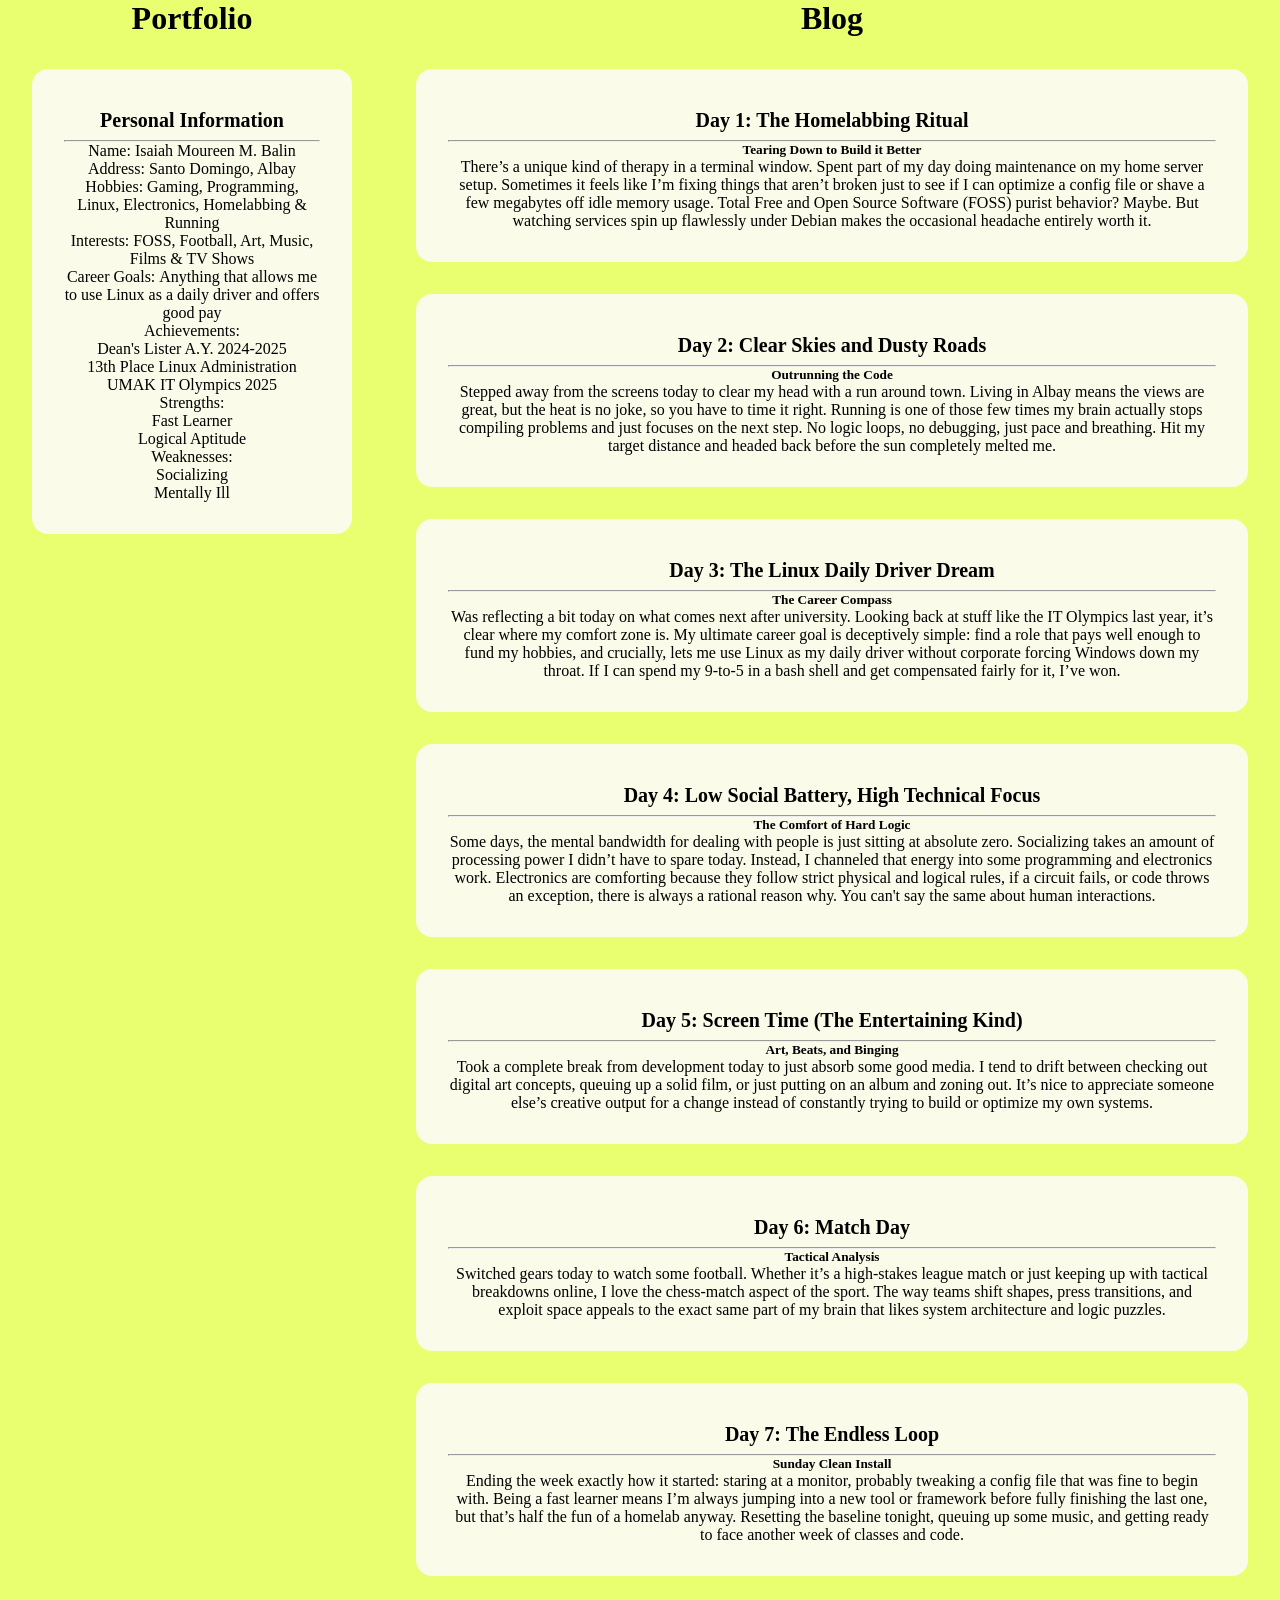
==== index.html @ d315ed35 "Finish content and add basic CSS" ====
<!doctype html>
<html lang="en">

<head>
    <meta charset="UTF-8" />
    <meta name="viewport" content="width=device-width, initial-scale=1.0" />
    <title>Student Portfolio</title>
    <link rel="stylesheet" href="styles.css" />
</head>

<body>
    <div class="portfolio">
        <h1>Portfolio</h1>
        <div class="container">
            <h3>Personal Information</h3>
            <hr />
            <p class="what">Name:</p>
            <p>Isaiah Moureen M. Balin</p>
            <br />
            <p class="what">Address:</p>
            <p>Santo Domingo, Albay</p>
            <br />
            <p class="what">Hobbies:</p>
            <p>Gaming, Programming, Linux, Electronics, Homelabbing & Running</p>
            <br />
            <p class="what">Interests:</p>
            <p>FOSS, Football, Art, Music, Films & TV Shows</p>
            <br />
            <p class="what">Career Goals:</p>
            <p>
                Anything that allows me to use Linux as a daily driver and offers good
                pay
            </p>
            <br />
            <p class="what">Achievements:</p>
            <br />
            <p>Dean's Lister A.Y. 2024-2025</p>
            <br />
            <p>13th Place Linux Administration UMAK IT Olympics 2025</p>
            <br />
            <p class="what">Strengths:</p>
            <br />
            <p>Fast Learner</p>
            <br />
            <p>Logical Aptitude</p>
            <br />
            <p class="what">Weaknesses:</p>
            <br />
            <p>Socializing</p>
            <br />
            <p>Mentally Ill</p>
        </div>
    </div>
    <div class="blog">
        <h1>Blog</h1>
        <div class="days">
            <h3>Day 1: The Homelabbing Ritual</h3>
            <hr />
            <h5>Tearing Down to Build it Better</h5>
            <p>
                There’s a unique kind of therapy in a terminal window. Spent part of
                my day doing maintenance on my home server setup. Sometimes it feels
                like I’m fixing things that aren’t broken just to see if I can
                optimize a config file or shave a few megabytes off idle memory usage.
                Total Free and Open Source Software (FOSS) purist behavior? Maybe. But
                watching services spin up flawlessly under Debian makes the occasional
                headache entirely worth it.
            </p>
        </div>
        <div class="days">
            <h3>Day 2: Clear Skies and Dusty Roads</h3>
            <hr />
            <h5>Outrunning the Code</h5>
            <p>
                Stepped away from the screens today to clear my head with a run around
                town. Living in Albay means the views are great, but the heat is no
                joke, so you have to time it right. Running is one of those few times
                my brain actually stops compiling problems and just focuses on the
                next step. No logic loops, no debugging, just pace and breathing. Hit
                my target distance and headed back before the sun completely melted
                me.
            </p>
        </div>
        <div class="days">
            <h3>Day 3: The Linux Daily Driver Dream</h3>
            <hr />
            <h5>The Career Compass</h5>
            <p>
                Was reflecting a bit today on what comes next after university.
                Looking back at stuff like the IT Olympics last year, it’s clear where
                my comfort zone is. My ultimate career goal is deceptively simple:
                find a role that pays well enough to fund my hobbies, and crucially,
                lets me use Linux as my daily driver without corporate forcing Windows
                down my throat. If I can spend my 9-to-5 in a bash shell and get
                compensated fairly for it, I’ve won.
            </p>
        </div>
        <div class="days">
            <h3>Day 4: Low Social Battery, High Technical Focus</h3>
            <hr />
            <h5>The Comfort of Hard Logic</h5>
            <p>
                Some days, the mental bandwidth for dealing with people is just
                sitting at absolute zero. Socializing takes an amount of processing
                power I didn’t have to spare today. Instead, I channeled that energy
                into some programming and electronics work. Electronics are comforting
                because they follow strict physical and logical rules, if a circuit
                fails, or code throws an exception, there is always a rational reason
                why. You can't say the same about human interactions.
            </p>
        </div>
        <div class="days">
            <h3>Day 5: Screen Time (The Entertaining Kind)</h3>
            <hr />
            <h5>Art, Beats, and Binging</h5>
            <p>
                Took a complete break from development today to just absorb some good
                media. I tend to drift between checking out digital art concepts,
                queuing up a solid film, or just putting on an album and zoning out.
                It’s nice to appreciate someone else’s creative output for a change
                instead of constantly trying to build or optimize my own systems.
            </p>
        </div>
        <div class="days">
            <h3>Day 6: Match Day</h3>
            <hr />
            <h5>Tactical Analysis</h5>
            <p>
                Switched gears today to watch some football. Whether it’s a
                high-stakes league match or just keeping up with tactical breakdowns
                online, I love the chess-match aspect of the sport. The way teams
                shift shapes, press transitions, and exploit space appeals to the
                exact same part of my brain that likes system architecture and logic
                puzzles.
            </p>
        </div>
        <div class="days">
            <h3>Day 7: The Endless Loop</h3>
            <hr />
            <h5>Sunday Clean Install</h5>
            <p>
                Ending the week exactly how it started: staring at a monitor, probably
                tweaking a config file that was fine to begin with. Being a fast
                learner means I’m always jumping into a new tool or framework before
                fully finishing the last one, but that’s half the fun of a homelab
                anyway. Resetting the baseline tonight, queuing up some music, and
                getting ready to face another week of classes and code.
            </p>
        </div>
    </div>
</body>

</html>
---- styles.css ----
:root {
    --yellow: #e9ff70;
    --orange: #ffd670;
    --salmon: #ff9770;
    --pink: #ff70a6;
    --blue: #70d6ff;
    --dark-yellow: #8f9467;
    --yellow-white: #fafbe9;
    --yellow-black: #1b3d2f;
}

* {
    margin: 0;
    padding: 0;
}

html {
    box-sizing: border-box;
}

body {
    background-color: var(--yellow);
    display: flex;
}

.portfolio,
.blog {
    text-align: center;
}

.container {
    background-color: var(--yellow-white);
    border-radius: 16px;
    padding: 32px;
    margin: 32px;
}

.portfolio {
    flex: 0.3;
}

.blog {
    flex: 0.7;
}

p {
    display: inline;
}

h3 {
    font-size: 20px;
    margin: 8px;
}

.days {
    background-color: var(--yellow-white);
    border-radius: 16px;
    padding: 32px;
    margin: 32px;
}
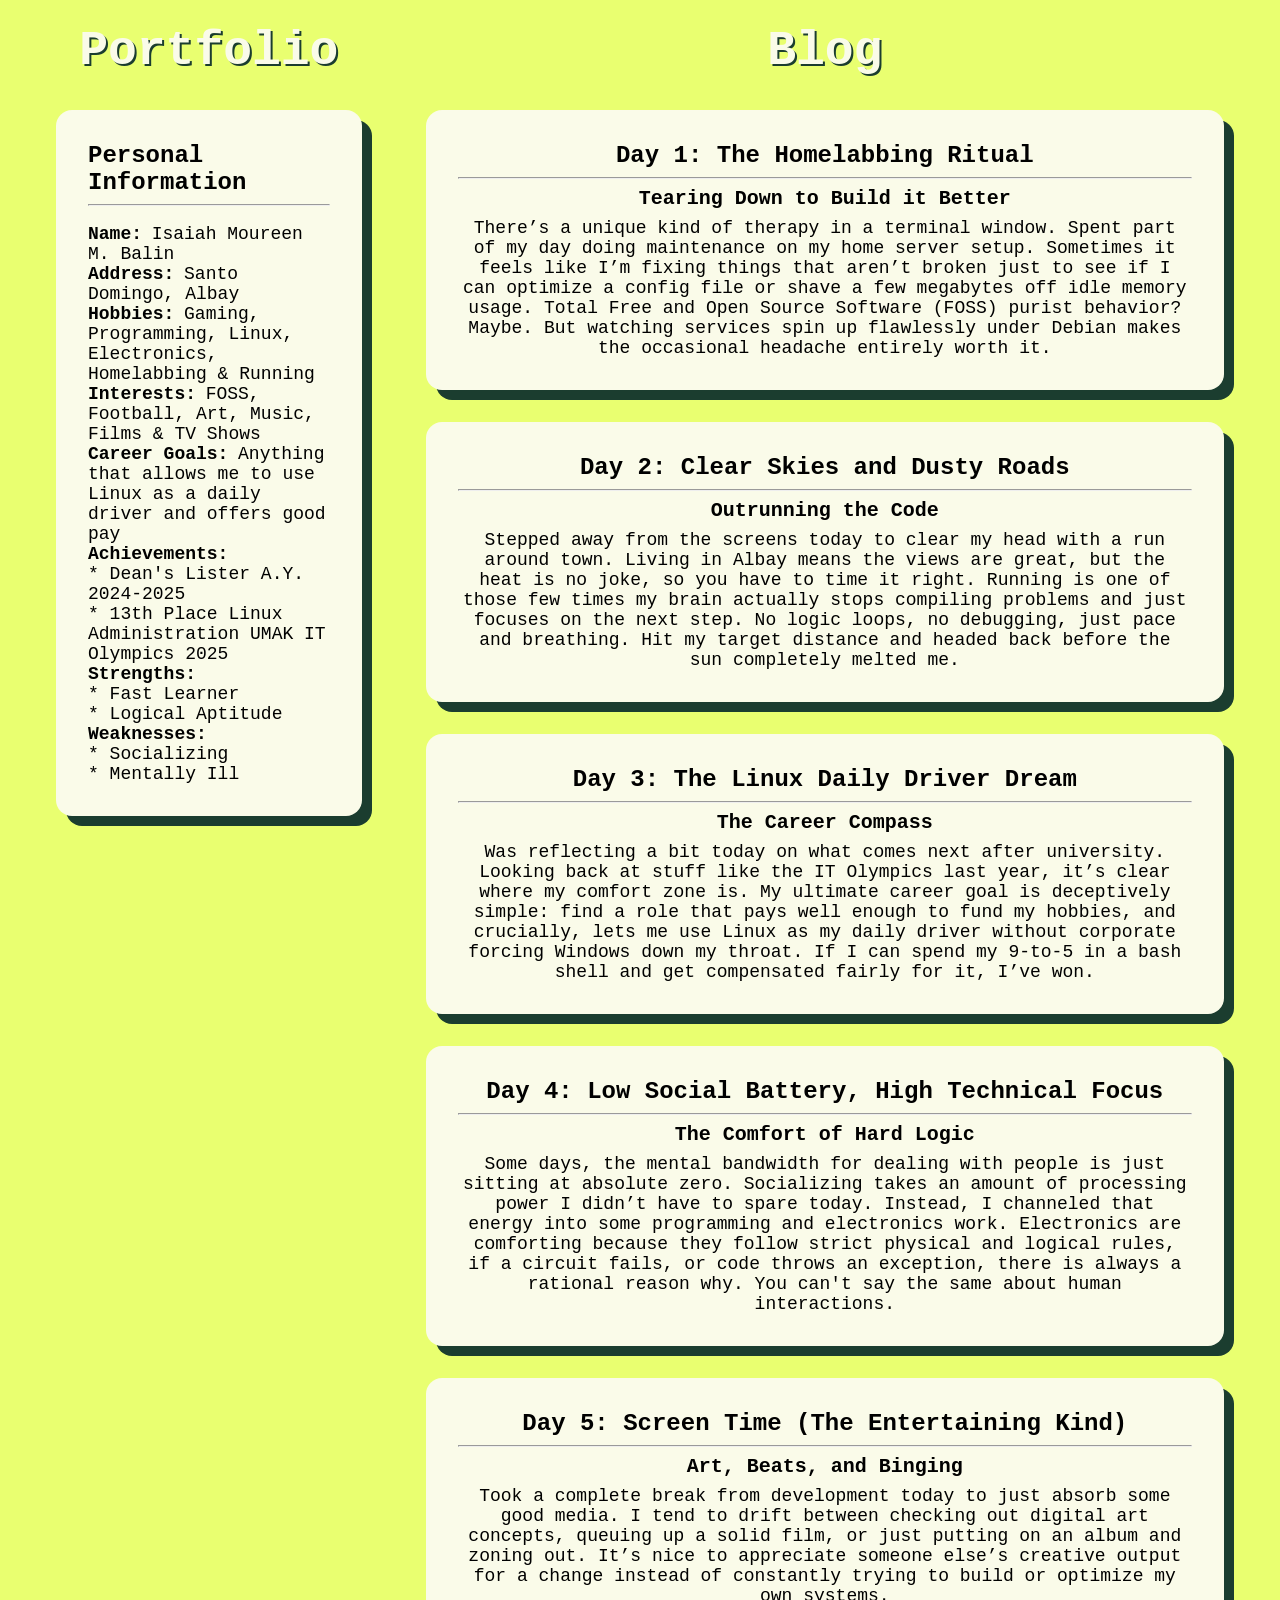
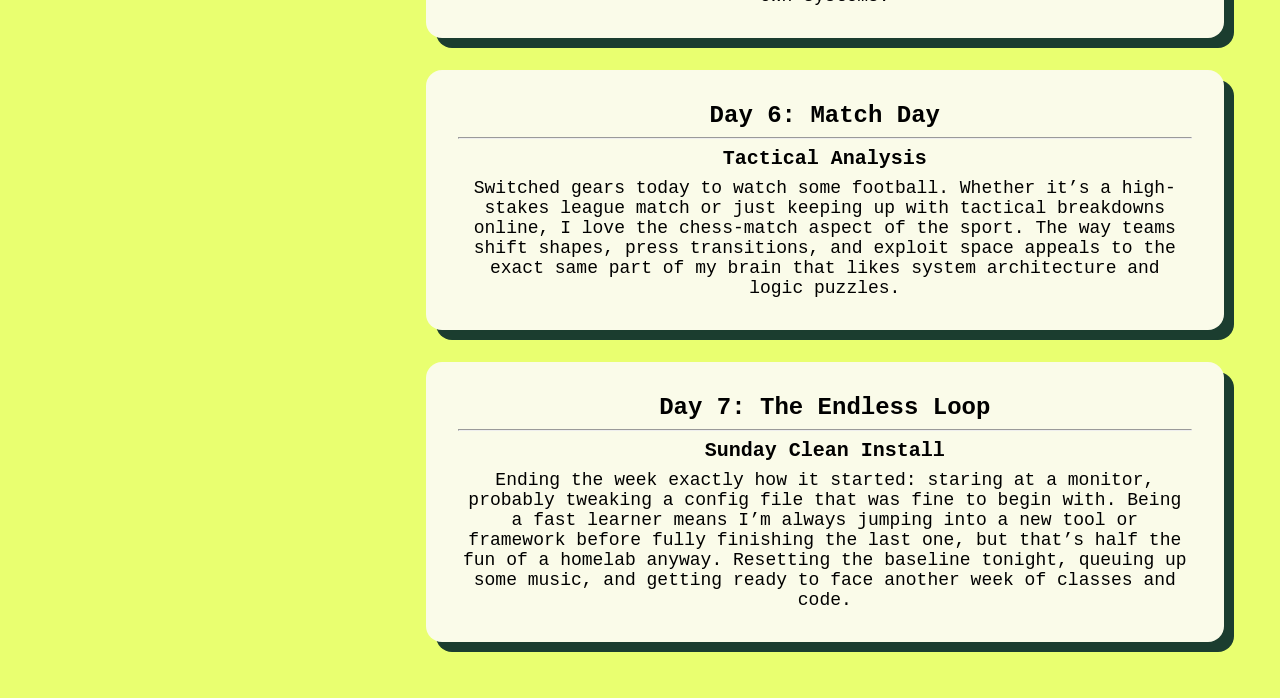
==== commit 028a0bef: "Finish CSS" ====
--- a/index.html
+++ b/index.html
@@ -14,6 +14,7 @@
         <div class="container">
             <h3>Personal Information</h3>
             <hr />
+            <br />
             <p class="what">Name:</p>
             <p>Isaiah Moureen M. Balin</p>
             <br />
@@ -34,21 +35,21 @@
             <br />
             <p class="what">Achievements:</p>
             <br />
-            <p>Dean's Lister A.Y. 2024-2025</p>
+            <p>* Dean's Lister A.Y. 2024-2025</p>
             <br />
-            <p>13th Place Linux Administration UMAK IT Olympics 2025</p>
+            <p>* 13th Place Linux Administration UMAK IT Olympics 2025</p>
             <br />
             <p class="what">Strengths:</p>
             <br />
-            <p>Fast Learner</p>
+            <p>* Fast Learner</p>
             <br />
-            <p>Logical Aptitude</p>
+            <p>* Logical Aptitude</p>
             <br />
             <p class="what">Weaknesses:</p>
             <br />
-            <p>Socializing</p>
+            <p>* Socializing</p>
             <br />
-            <p>Mentally Ill</p>
+            <p>* Mentally Ill</p>
         </div>
     </div>
     <div class="blog">
--- a/styles.css
+++ b/styles.css
@@ -12,6 +12,7 @@
 * {
     margin: 0;
     padding: 0;
+    font-family: "Courier New", Courier, monospace;
 }
 
 html {
@@ -21,6 +22,7 @@
 body {
     background-color: var(--yellow);
     display: flex;
+    padding: 24px;
 }
 
 .portfolio,
@@ -33,6 +35,8 @@
     border-radius: 16px;
     padding: 32px;
     margin: 32px;
+    text-align: left;
+    box-shadow: 10px 10px 0 var(--yellow-black);
 }
 
 .portfolio {
@@ -45,9 +49,21 @@
 
 p {
     display: inline;
+    font-size: 18px;
+}
+
+h1 {
+    font-size: 48px;
+    color: var(--yellow-white);
+    text-shadow: 2px 2px var(--yellow-black);
 }
 
 h3 {
+    font-size: 24px;
+    margin-bottom: 8px;
+}
+
+h5 {
     font-size: 20px;
     margin: 8px;
 }
@@ -57,4 +73,9 @@
     border-radius: 16px;
     padding: 32px;
     margin: 32px;
+    box-shadow: 10px 10px 0 var(--yellow-black);
 }
+
+.what {
+    font-weight: bold;
+}
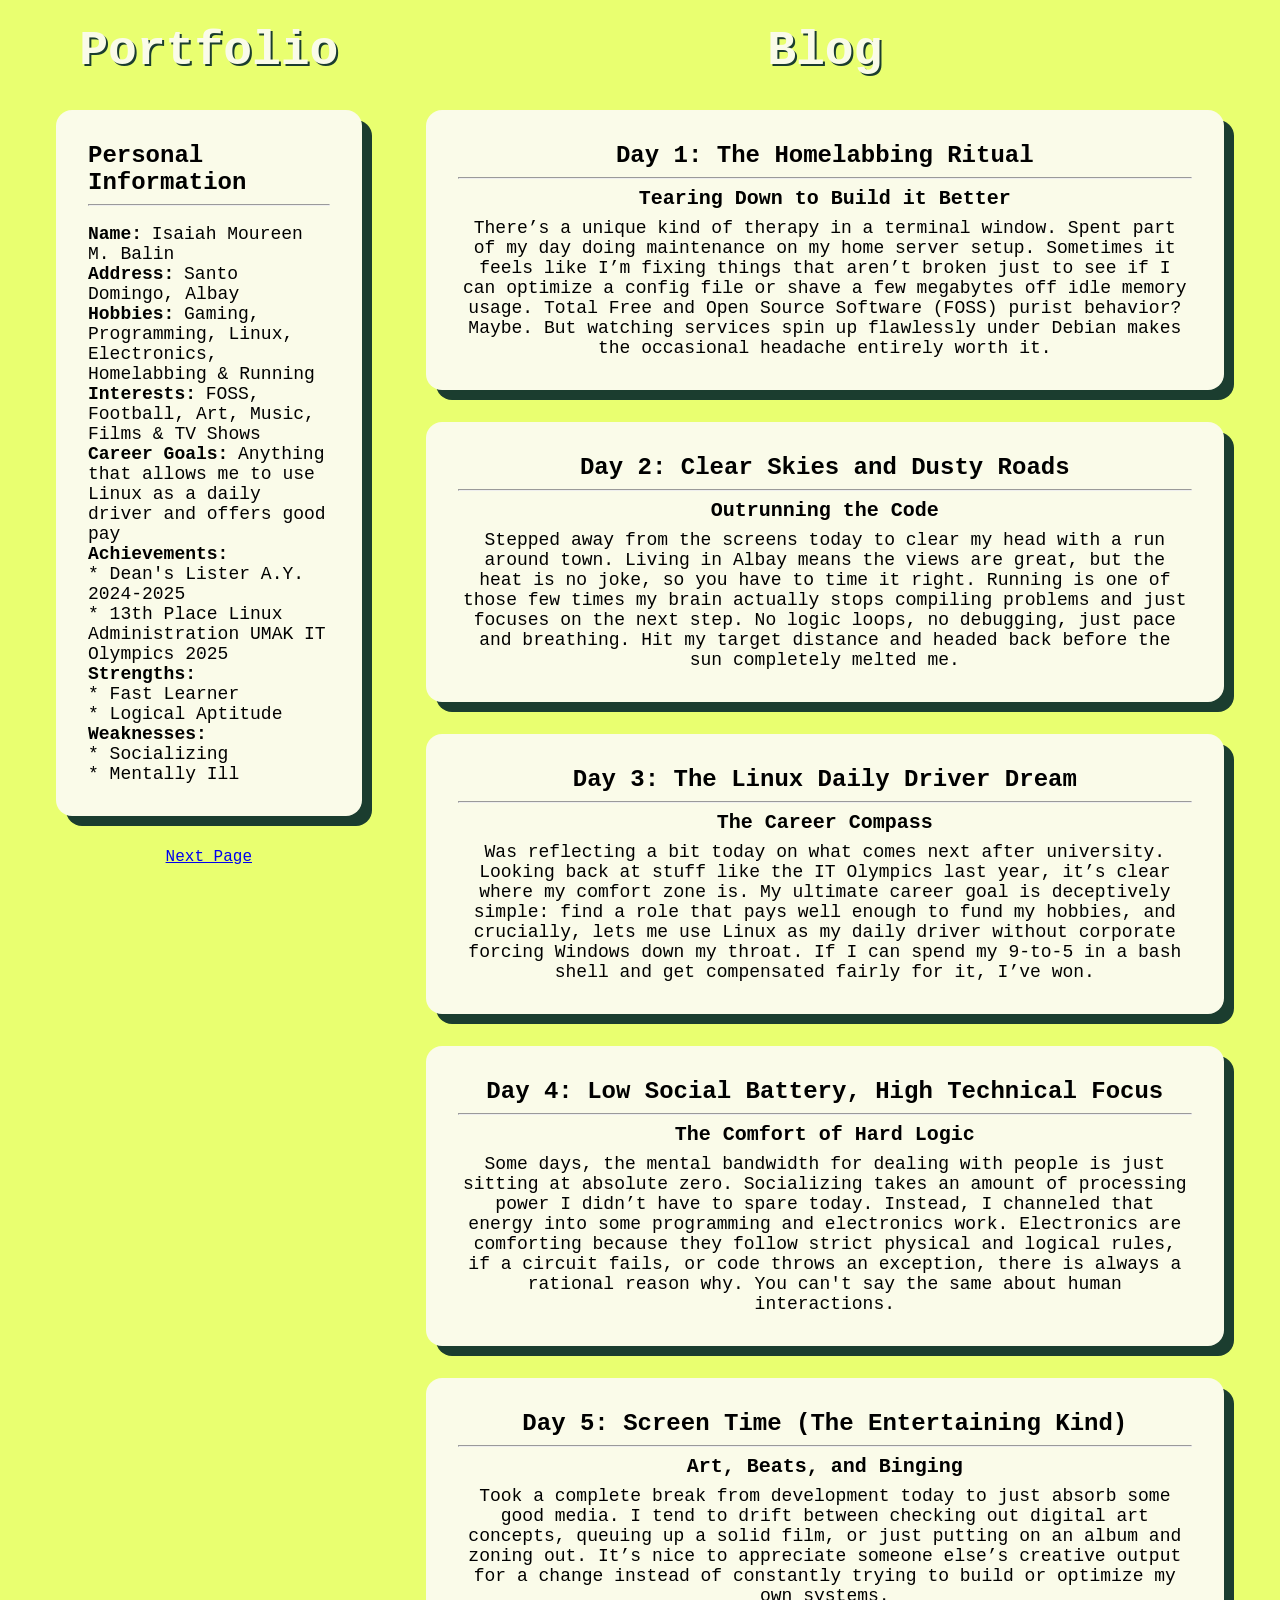
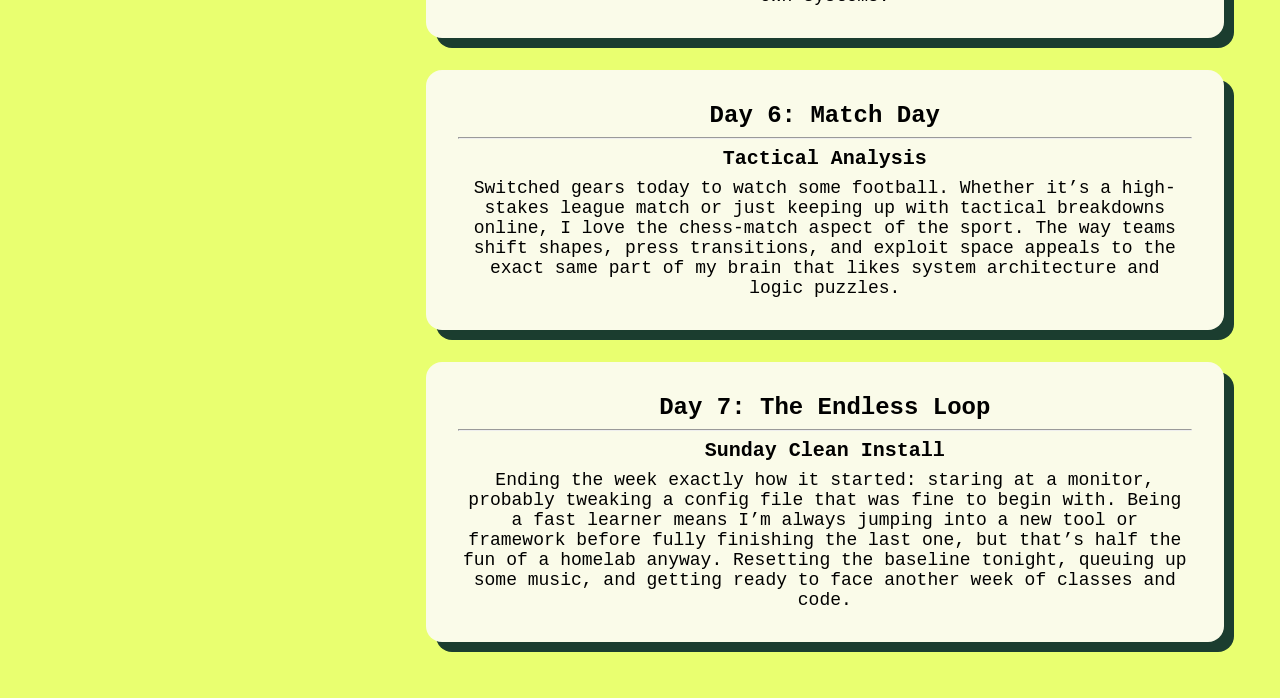
==== commit 18704c81: "Add files via upload" ====
--- a/index.html
+++ b/index.html
@@ -1,154 +1,155 @@
-<!doctype html>
-<html lang="en">
-
-<head>
-    <meta charset="UTF-8" />
-    <meta name="viewport" content="width=device-width, initial-scale=1.0" />
-    <title>Student Portfolio</title>
-    <link rel="stylesheet" href="styles.css" />
-</head>
-
-<body>
-    <div class="portfolio">
-        <h1>Portfolio</h1>
-        <div class="container">
-            <h3>Personal Information</h3>
-            <hr />
-            <br />
-            <p class="what">Name:</p>
-            <p>Isaiah Moureen M. Balin</p>
-            <br />
-            <p class="what">Address:</p>
-            <p>Santo Domingo, Albay</p>
-            <br />
-            <p class="what">Hobbies:</p>
-            <p>Gaming, Programming, Linux, Electronics, Homelabbing & Running</p>
-            <br />
-            <p class="what">Interests:</p>
-            <p>FOSS, Football, Art, Music, Films & TV Shows</p>
-            <br />
-            <p class="what">Career Goals:</p>
-            <p>
-                Anything that allows me to use Linux as a daily driver and offers good
-                pay
-            </p>
-            <br />
-            <p class="what">Achievements:</p>
-            <br />
-            <p>* Dean's Lister A.Y. 2024-2025</p>
-            <br />
-            <p>* 13th Place Linux Administration UMAK IT Olympics 2025</p>
-            <br />
-            <p class="what">Strengths:</p>
-            <br />
-            <p>* Fast Learner</p>
-            <br />
-            <p>* Logical Aptitude</p>
-            <br />
-            <p class="what">Weaknesses:</p>
-            <br />
-            <p>* Socializing</p>
-            <br />
-            <p>* Mentally Ill</p>
-        </div>
-    </div>
-    <div class="blog">
-        <h1>Blog</h1>
-        <div class="days">
-            <h3>Day 1: The Homelabbing Ritual</h3>
-            <hr />
-            <h5>Tearing Down to Build it Better</h5>
-            <p>
-                There’s a unique kind of therapy in a terminal window. Spent part of
-                my day doing maintenance on my home server setup. Sometimes it feels
-                like I’m fixing things that aren’t broken just to see if I can
-                optimize a config file or shave a few megabytes off idle memory usage.
-                Total Free and Open Source Software (FOSS) purist behavior? Maybe. But
-                watching services spin up flawlessly under Debian makes the occasional
-                headache entirely worth it.
-            </p>
-        </div>
-        <div class="days">
-            <h3>Day 2: Clear Skies and Dusty Roads</h3>
-            <hr />
-            <h5>Outrunning the Code</h5>
-            <p>
-                Stepped away from the screens today to clear my head with a run around
-                town. Living in Albay means the views are great, but the heat is no
-                joke, so you have to time it right. Running is one of those few times
-                my brain actually stops compiling problems and just focuses on the
-                next step. No logic loops, no debugging, just pace and breathing. Hit
-                my target distance and headed back before the sun completely melted
-                me.
-            </p>
-        </div>
-        <div class="days">
-            <h3>Day 3: The Linux Daily Driver Dream</h3>
-            <hr />
-            <h5>The Career Compass</h5>
-            <p>
-                Was reflecting a bit today on what comes next after university.
-                Looking back at stuff like the IT Olympics last year, it’s clear where
-                my comfort zone is. My ultimate career goal is deceptively simple:
-                find a role that pays well enough to fund my hobbies, and crucially,
-                lets me use Linux as my daily driver without corporate forcing Windows
-                down my throat. If I can spend my 9-to-5 in a bash shell and get
-                compensated fairly for it, I’ve won.
-            </p>
-        </div>
-        <div class="days">
-            <h3>Day 4: Low Social Battery, High Technical Focus</h3>
-            <hr />
-            <h5>The Comfort of Hard Logic</h5>
-            <p>
-                Some days, the mental bandwidth for dealing with people is just
-                sitting at absolute zero. Socializing takes an amount of processing
-                power I didn’t have to spare today. Instead, I channeled that energy
-                into some programming and electronics work. Electronics are comforting
-                because they follow strict physical and logical rules, if a circuit
-                fails, or code throws an exception, there is always a rational reason
-                why. You can't say the same about human interactions.
-            </p>
-        </div>
-        <div class="days">
-            <h3>Day 5: Screen Time (The Entertaining Kind)</h3>
-            <hr />
-            <h5>Art, Beats, and Binging</h5>
-            <p>
-                Took a complete break from development today to just absorb some good
-                media. I tend to drift between checking out digital art concepts,
-                queuing up a solid film, or just putting on an album and zoning out.
-                It’s nice to appreciate someone else’s creative output for a change
-                instead of constantly trying to build or optimize my own systems.
-            </p>
-        </div>
-        <div class="days">
-            <h3>Day 6: Match Day</h3>
-            <hr />
-            <h5>Tactical Analysis</h5>
-            <p>
-                Switched gears today to watch some football. Whether it’s a
-                high-stakes league match or just keeping up with tactical breakdowns
-                online, I love the chess-match aspect of the sport. The way teams
-                shift shapes, press transitions, and exploit space appeals to the
-                exact same part of my brain that likes system architecture and logic
-                puzzles.
-            </p>
-        </div>
-        <div class="days">
-            <h3>Day 7: The Endless Loop</h3>
-            <hr />
-            <h5>Sunday Clean Install</h5>
-            <p>
-                Ending the week exactly how it started: staring at a monitor, probably
-                tweaking a config file that was fine to begin with. Being a fast
-                learner means I’m always jumping into a new tool or framework before
-                fully finishing the last one, but that’s half the fun of a homelab
-                anyway. Resetting the baseline tonight, queuing up some music, and
-                getting ready to face another week of classes and code.
-            </p>
-        </div>
-    </div>
-</body>
-
-</html>
+<!doctype html>
+<html lang="en">
+
+<head>
+    <meta charset="UTF-8" />
+    <meta name="viewport" content="width=device-width, initial-scale=1.0" />
+    <title>Student Portfolio</title>
+    <link rel="stylesheet" href="styles.css" />
+</head>
+
+<body>
+    <div class="portfolio">
+        <h1>Portfolio</h1>
+        <div class="container">
+            <h3>Personal Information</h3>
+            <hr />
+            <br />
+            <p class="what">Name:</p>
+            <p>Isaiah Moureen M. Balin</p>
+            <br />
+            <p class="what">Address:</p>
+            <p>Santo Domingo, Albay</p>
+            <br />
+            <p class="what">Hobbies:</p>
+            <p>Gaming, Programming, Linux, Electronics, Homelabbing & Running</p>
+            <br />
+            <p class="what">Interests:</p>
+            <p>FOSS, Football, Art, Music, Films & TV Shows</p>
+            <br />
+            <p class="what">Career Goals:</p>
+            <p>
+                Anything that allows me to use Linux as a daily driver and offers good
+                pay
+            </p>
+            <br />
+            <p class="what">Achievements:</p>
+            <br />
+            <p>* Dean's Lister A.Y. 2024-2025</p>
+            <br />
+            <p>* 13th Place Linux Administration UMAK IT Olympics 2025</p>
+            <br />
+            <p class="what">Strengths:</p>
+            <br />
+            <p>* Fast Learner</p>
+            <br />
+            <p>* Logical Aptitude</p>
+            <br />
+            <p class="what">Weaknesses:</p>
+            <br />
+            <p>* Socializing</p>
+            <br />
+            <p>* Mentally Ill</p>
+        </div>
+        <a href="page2.html" class="next-btn">Next Page</a>
+    </div>
+    <div class="blog">
+        <h1>Blog</h1>
+        <div class="days">
+            <h3>Day 1: The Homelabbing Ritual</h3>
+            <hr />
+            <h5>Tearing Down to Build it Better</h5>
+            <p>
+                There’s a unique kind of therapy in a terminal window. Spent part of
+                my day doing maintenance on my home server setup. Sometimes it feels
+                like I’m fixing things that aren’t broken just to see if I can
+                optimize a config file or shave a few megabytes off idle memory usage.
+                Total Free and Open Source Software (FOSS) purist behavior? Maybe. But
+                watching services spin up flawlessly under Debian makes the occasional
+                headache entirely worth it.
+            </p>
+        </div>
+        <div class="days">
+            <h3>Day 2: Clear Skies and Dusty Roads</h3>
+            <hr />
+            <h5>Outrunning the Code</h5>
+            <p>
+                Stepped away from the screens today to clear my head with a run around
+                town. Living in Albay means the views are great, but the heat is no
+                joke, so you have to time it right. Running is one of those few times
+                my brain actually stops compiling problems and just focuses on the
+                next step. No logic loops, no debugging, just pace and breathing. Hit
+                my target distance and headed back before the sun completely melted
+                me.
+            </p>
+        </div>
+        <div class="days">
+            <h3>Day 3: The Linux Daily Driver Dream</h3>
+            <hr />
+            <h5>The Career Compass</h5>
+            <p>
+                Was reflecting a bit today on what comes next after university.
+                Looking back at stuff like the IT Olympics last year, it’s clear where
+                my comfort zone is. My ultimate career goal is deceptively simple:
+                find a role that pays well enough to fund my hobbies, and crucially,
+                lets me use Linux as my daily driver without corporate forcing Windows
+                down my throat. If I can spend my 9-to-5 in a bash shell and get
+                compensated fairly for it, I’ve won.
+            </p>
+        </div>
+        <div class="days">
+            <h3>Day 4: Low Social Battery, High Technical Focus</h3>
+            <hr />
+            <h5>The Comfort of Hard Logic</h5>
+            <p>
+                Some days, the mental bandwidth for dealing with people is just
+                sitting at absolute zero. Socializing takes an amount of processing
+                power I didn’t have to spare today. Instead, I channeled that energy
+                into some programming and electronics work. Electronics are comforting
+                because they follow strict physical and logical rules, if a circuit
+                fails, or code throws an exception, there is always a rational reason
+                why. You can't say the same about human interactions.
+            </p>
+        </div>
+        <div class="days">
+            <h3>Day 5: Screen Time (The Entertaining Kind)</h3>
+            <hr />
+            <h5>Art, Beats, and Binging</h5>
+            <p>
+                Took a complete break from development today to just absorb some good
+                media. I tend to drift between checking out digital art concepts,
+                queuing up a solid film, or just putting on an album and zoning out.
+                It’s nice to appreciate someone else’s creative output for a change
+                instead of constantly trying to build or optimize my own systems.
+            </p>
+        </div>
+        <div class="days">
+            <h3>Day 6: Match Day</h3>
+            <hr />
+            <h5>Tactical Analysis</h5>
+            <p>
+                Switched gears today to watch some football. Whether it’s a
+                high-stakes league match or just keeping up with tactical breakdowns
+                online, I love the chess-match aspect of the sport. The way teams
+                shift shapes, press transitions, and exploit space appeals to the
+                exact same part of my brain that likes system architecture and logic
+                puzzles.
+            </p>
+        </div>
+        <div class="days">
+            <h3>Day 7: The Endless Loop</h3>
+            <hr />
+            <h5>Sunday Clean Install</h5>
+            <p>
+                Ending the week exactly how it started: staring at a monitor, probably
+                tweaking a config file that was fine to begin with. Being a fast
+                learner means I’m always jumping into a new tool or framework before
+                fully finishing the last one, but that’s half the fun of a homelab
+                anyway. Resetting the baseline tonight, queuing up some music, and
+                getting ready to face another week of classes and code.
+            </p>
+        </div>
+    </div>
+</body>
+
+</html>
